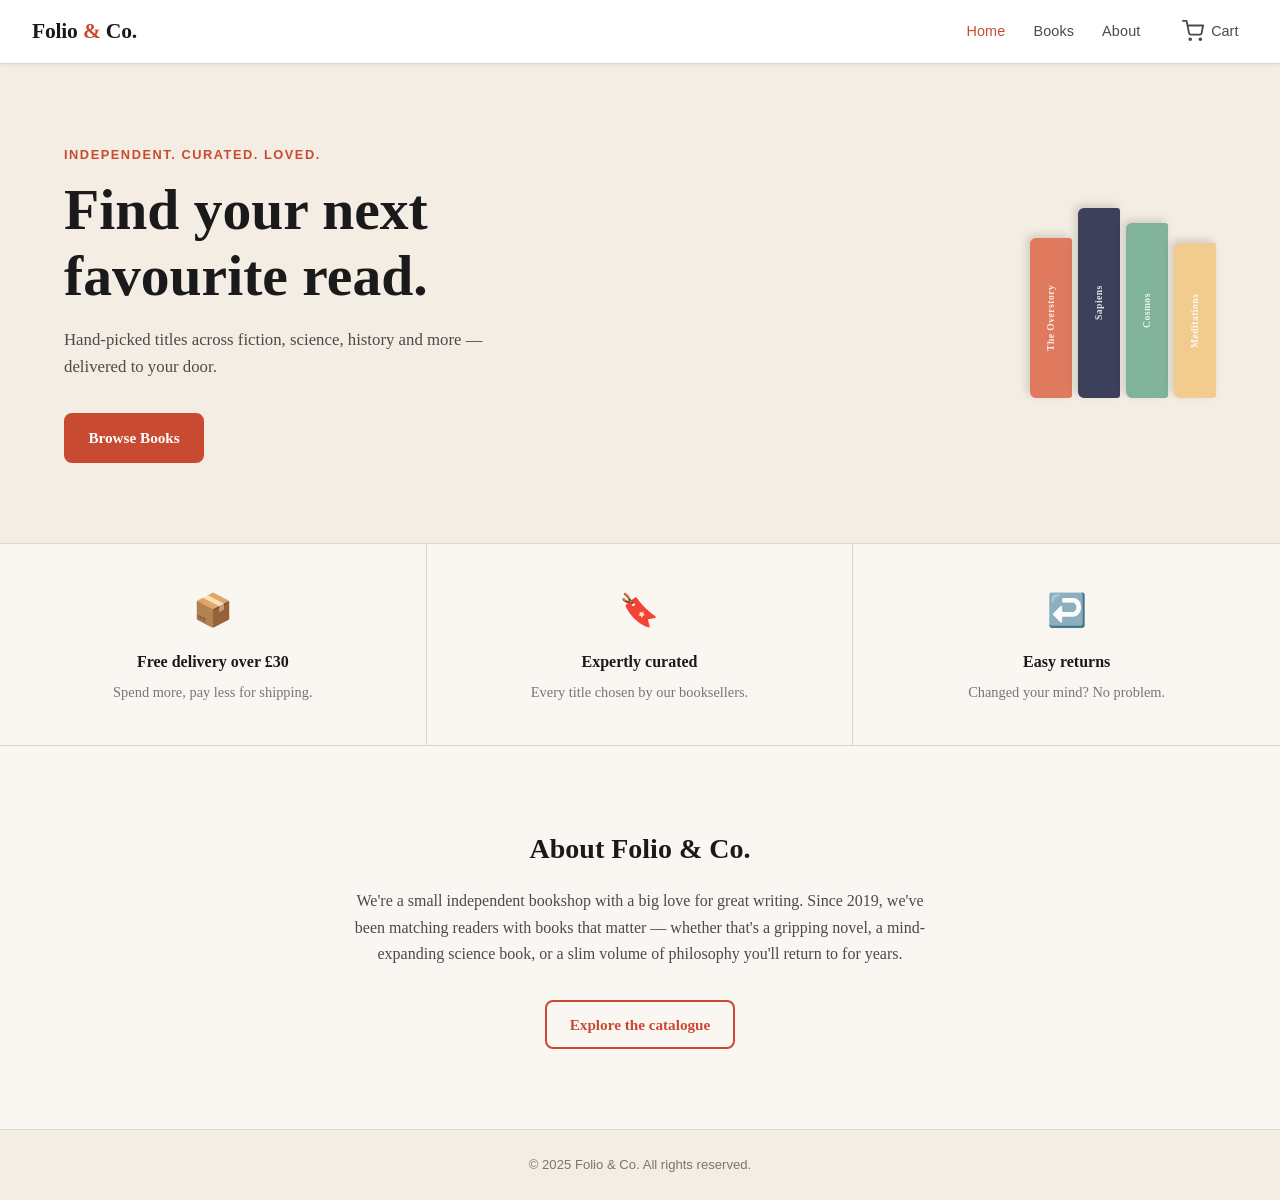
==== index.html @ 585659b6 "Created Folio&Co buggy version" ====
<!DOCTYPE html>
<html lang="en">
<head>
  <meta charset="UTF-8" />
  <meta name="viewport" content="width=device-width, initial-scale=1.0" />
  <title>Folio & Co. — Independent Bookshop</title>
  <link rel="stylesheet" href="style.css" />
</head>
<body>

  <nav class="navbar">
    <a href="index.html" class="nav-logo">Folio <span>&amp;</span> Co.</a>
    <ul class="nav-links">
      <li><a href="index.html" class="active">Home</a></li>
      <li><a href="books.html">Books</a></li>
      <li><a href="#about">About</a></li>
    </ul>
    <a href="cart.html" class="cart-link" aria-label="View cart">
      <svg xmlns="http://www.w3.org/2000/svg" width="22" height="22" viewBox="0 0 24 24" fill="none" stroke="currentColor" stroke-width="2" stroke-linecap="round" stroke-linejoin="round"><circle cx="9" cy="21" r="1"/><circle cx="20" cy="21" r="1"/><path d="M1 1h4l2.68 13.39a2 2 0 0 0 2 1.61h9.72a2 2 0 0 0 2-1.61L23 6H6"/></svg>
      <span class="cart-label">Cart</span>
      <span class="cart-count" id="cart-count">0</span>
    </a>
  </nav>

  <section class="hero">
    <div class="hero-inner">
      <p class="hero-eyebrow">Independent. Curated. Loved.</p>
      <h1>Find your next<br />favourite read.</h1>
      <p class="hero-sub">Hand-picked titles across fiction, science, history and more — delivered to your door.</p>
      <a href="books.html" class="btn btn-primary">Browse Books</a>
    </div>
    <div class="hero-illustration" aria-hidden="true">
      <div class="book-stack">
        <div class="book-spine" style="--c:#e07a5f;--h:160px;">The Overstory</div>
        <div class="book-spine" style="--c:#3d405b;--h:190px;">Sapiens</div>
        <div class="book-spine" style="--c:#81b29a;--h:175px;">Cosmos</div>
        <div class="book-spine" style="--c:#f2cc8f;--h:155px;">Meditations</div>
      </div>
    </div>
  </section>

  <section class="features">
    <div class="feature">
      <div class="feature-icon">📦</div>
      <h3>Free delivery over £30</h3>
      <p>Spend more, pay less for shipping.</p>
    </div>
    <div class="feature">
      <div class="feature-icon">🔖</div>
      <h3>Expertly curated</h3>
      <p>Every title chosen by our booksellers.</p>
    </div>
    <div class="feature">
      <div class="feature-icon">↩️</div>
      <h3>Easy returns</h3>
      <p>Changed your mind? No problem.</p>
    </div>
  </section>

  <section class="about" id="about">
    <div class="about-inner">
      <h2>About Folio &amp; Co.</h2>
      <p>We're a small independent bookshop with a big love for great writing. Since 2019, we've been matching readers with books that matter — whether that's a gripping novel, a mind-expanding science book, or a slim volume of philosophy you'll return to for years.</p>
      <a href="books.html" class="btn btn-outline">Explore the catalogue</a>
    </div>
  </section>

  <footer class="footer">
    <p>&copy; 2025 Folio &amp; Co. All rights reserved.</p>
  </footer>

  <script src="cart.js"></script>
  <script>
    updateCartCount();
  </script>
</body>
</html>
---- style.css ----
/* ====================================================
   Folio & Co. — Clean Version Stylesheet
   ==================================================== */

/* ---- Reset & Tokens ---- */
*, *::before, *::after { box-sizing: border-box; margin: 0; padding: 0; }

:root {
  --cream:    #faf7f2;
  --paper:    #f3ede3;
  --ink:      #1a1a1a;
  --ink-mid:  #4a4a4a;
  --ink-soft: #767676;
  --accent:   #c84b31;
  --accent-h: #a33b25;
  --green:    #3a7d44;
  --border:   #ddd5c8;
  --radius:   8px;
  --shadow:   0 2px 12px rgba(0,0,0,.08);
  --trans:    .18s ease;
}

html { scroll-behavior: smooth; }

body {
  font-family: 'Georgia', 'Times New Roman', serif;
  background: var(--cream);
  color: var(--ink);
  line-height: 1.65;
  min-height: 100vh;
  display: flex;
  flex-direction: column;
}

a { color: inherit; text-decoration: none; }

ul { list-style: none; }

img { display: block; max-width: 100%; }

/* ---- Utility ---- */
.sr-only {
  position: absolute; width:1px; height:1px;
  padding:0; margin:-1px; overflow:hidden;
  clip:rect(0,0,0,0); white-space:nowrap; border:0;
}

.btn {
  display: inline-block;
  padding: .65rem 1.4rem;
  border-radius: var(--radius);
  font-family: inherit;
  font-size: .95rem;
  font-weight: 600;
  cursor: pointer;
  border: 2px solid transparent;
  transition: background var(--trans), color var(--trans), border-color var(--trans), transform .1s;
  text-align: center;
}
.btn:active { transform: scale(.97); }

.btn-primary {
  background: var(--accent);
  color: #fff;
  border-color: var(--accent);
}
.btn-primary:hover { background: var(--accent-h); border-color: var(--accent-h); }

.btn-outline {
  background: transparent;
  color: var(--accent);
  border-color: var(--accent);
}
.btn-outline:hover { background: var(--accent); color: #fff; }

.full-width { display: block; width: 100%; }

/* ---- Navbar ---- */
.navbar {
  position: sticky;
  top: 0;
  z-index: 100;
  display: flex;
  align-items: center;
  gap: 2rem;
  padding: 0 2rem;
  height: 64px;
  background: #fff;
  border-bottom: 1px solid var(--border);
  box-shadow: 0 1px 4px rgba(0,0,0,.06);
}

.nav-logo {
  font-size: 1.35rem;
  font-weight: 700;
  letter-spacing: -.01em;
  color: var(--ink);
  margin-right: auto;
}
.nav-logo span { color: var(--accent); }

.nav-links {
  display: flex;
  gap: 1.75rem;
}
.nav-links a {
  font-size: .9rem;
  font-family: 'Helvetica Neue', Arial, sans-serif;
  color: var(--ink-mid);
  font-weight: 500;
  transition: color var(--trans);
  letter-spacing: .01em;
}
.nav-links a:hover,
.nav-links a.active { color: var(--accent); }

.cart-link {
  display: flex;
  align-items: center;
  gap: .45rem;
  color: var(--ink-mid);
  font-family: 'Helvetica Neue', Arial, sans-serif;
  font-size: .9rem;
  font-weight: 500;
  transition: color var(--trans);
  padding: .4rem .6rem;
  border-radius: var(--radius);
}
.cart-link:hover { color: var(--accent); }
.cart-link.active { color: var(--accent); }

.cart-label { font-size: .9rem; }

.cart-count {
  background: var(--accent);
  color: #fff;
  font-size: .72rem;
  font-weight: 700;
  font-family: 'Helvetica Neue', Arial, sans-serif;
  min-width: 20px;
  height: 20px;
  border-radius: 10px;
  display: inline-flex;
  align-items: center;
  justify-content: center;
  padding: 0 5px;
}
.cart-count[data-count="0"] { display: none; }

/* ---- Page Header ---- */
.page-header {
  background: var(--paper);
  border-bottom: 1px solid var(--border);
  padding: 2.5rem 2rem 2rem;
  text-align: center;
}
.page-header h1 {
  font-size: 2rem;
  font-weight: 700;
  margin-bottom: .3rem;
}
.page-header p { color: var(--ink-soft); }

/* ---- Hero ---- */
.hero {
  display: grid;
  grid-template-columns: 1fr auto;
  align-items: center;
  gap: 3rem;
  padding: 5rem 4rem;
  background: var(--paper);
  border-bottom: 1px solid var(--border);
}

.hero-eyebrow {
  font-family: 'Helvetica Neue', Arial, sans-serif;
  font-size: .8rem;
  font-weight: 600;
  letter-spacing: .12em;
  text-transform: uppercase;
  color: var(--accent);
  margin-bottom: .75rem;
}

.hero h1 {
  font-size: clamp(2.4rem, 5vw, 3.6rem);
  line-height: 1.15;
  margin-bottom: 1rem;
}

.hero-sub {
  font-size: 1.05rem;
  color: var(--ink-mid);
  max-width: 440px;
  margin-bottom: 2rem;
}

/* ---- Book Stack Illustration ---- */
.book-stack {
  display: flex;
  align-items: flex-end;
  gap: 6px;
}
.book-spine {
  width: 42px;
  height: var(--h);
  background: var(--c);
  border-radius: 3px 6px 6px 3px;
  writing-mode: vertical-rl;
  text-orientation: mixed;
  transform: rotate(180deg);
  display: flex;
  align-items: center;
  justify-content: center;
  font-size: .6rem;
  font-weight: 700;
  color: rgba(255,255,255,.85);
  letter-spacing: .05em;
  padding: .5rem .25rem;
  box-shadow: 3px 3px 8px rgba(0,0,0,.15);
}

/* ---- Features ---- */
.features {
  display: grid;
  grid-template-columns: repeat(3, 1fr);
  gap: 0;
  border-bottom: 1px solid var(--border);
}
.feature {
  padding: 2.5rem 2rem;
  border-right: 1px solid var(--border);
  text-align: center;
}
.feature:last-child { border-right: none; }
.feature-icon { font-size: 2rem; margin-bottom: .75rem; }
.feature h3 { font-size: 1rem; margin-bottom: .4rem; }
.feature p { font-size: .9rem; color: var(--ink-soft); }

/* ---- About Section ---- */
.about {
  padding: 5rem 4rem;
  background: var(--cream);
}
.about-inner {
  max-width: 600px;
  margin: 0 auto;
  text-align: center;
}
.about h2 { font-size: 1.75rem; margin-bottom: 1rem; }
.about p { color: var(--ink-mid); margin-bottom: 2rem; }

/* ---- Catalogue Controls ---- */
.catalogue-controls {
  padding: 1.5rem 2rem 0;
  display: flex;
  flex-wrap: wrap;
  gap: 1rem;
  align-items: center;
  max-width: 1200px;
  margin: 0 auto;
  width: 100%;
}

.search-wrap {
  position: relative;
  flex: 1 1 280px;
  max-width: 420px;
}
.search-icon {
  position: absolute;
  left: .85rem;
  top: 50%;
  transform: translateY(-50%);
  color: var(--ink-soft);
  pointer-events: none;
}
.search-input {
  width: 100%;
  padding: .6rem 1rem .6rem 2.5rem;
  border: 1.5px solid var(--border);
  border-radius: var(--radius);
  font-family: 'Helvetica Neue', Arial, sans-serif;
  font-size: .9rem;
  background: #fff;
  color: var(--ink);
  transition: border-color var(--trans), box-shadow var(--trans);
}
.search-input:focus {
  outline: none;
  border-color: var(--accent);
  box-shadow: 0 0 0 3px rgba(200,75,49,.12);
}

.genre-filters {
  display: flex;
  flex-wrap: wrap;
  gap: .5rem;
}

.chip {
  padding: .4rem 1rem;
  border: 1.5px solid var(--border);
  border-radius: 20px;
  background: #fff;
  font-family: 'Helvetica Neue', Arial, sans-serif;
  font-size: .82rem;
  font-weight: 500;
  color: var(--ink-mid);
  cursor: pointer;
  transition: background var(--trans), border-color var(--trans), color var(--trans);
}
.chip:hover { border-color: var(--accent); color: var(--accent); }
.chip.active {
  background: var(--accent);
  border-color: var(--accent);
  color: #fff;
}

.result-count {
  padding: .75rem 2rem 0;
  font-family: 'Helvetica Neue', Arial, sans-serif;
  font-size: .85rem;
  color: var(--ink-soft);
  max-width: 1200px;
  margin: 0 auto;
  width: 100%;
}

/* ---- Book Grid ---- */
.book-grid {
  display: grid;
  grid-template-columns: repeat(auto-fill, minmax(210px, 1fr));
  gap: 1.5rem;
  padding: 1.25rem 2rem 3rem;
  max-width: 1200px;
  margin: 0 auto;
  width: 100%;
}

.book-card {
  background: #fff;
  border: 1px solid var(--border);
  border-radius: var(--radius);
  overflow: hidden;
  display: flex;
  flex-direction: column;
  transition: box-shadow var(--trans), transform var(--trans);
}
.book-card:hover {
  box-shadow: var(--shadow);
  transform: translateY(-3px);
}

.book-cover {
  height: 170px;
  display: flex;
  align-items: center;
  justify-content: center;
  padding: 1.25rem;
  text-align: center;
}
.book-cover-title {
  font-size: .9rem;
  font-weight: 700;
  color: rgba(255,255,255,.9);
  line-height: 1.3;
  text-shadow: 0 1px 3px rgba(0,0,0,.25);
}

.book-info {
  padding: .9rem 1rem 1rem;
  display: flex;
  flex-direction: column;
  flex: 1;
  gap: .35rem;
}

.book-title {
  font-size: .95rem;
  font-weight: 700;
  line-height: 1.3;
}

.book-author {
  font-size: .82rem;
  color: var(--ink-soft);
  font-family: 'Helvetica Neue', Arial, sans-serif;
}

.genre-badge {
  display: inline-block;
  padding: .18rem .6rem;
  border-radius: 4px;
  font-size: .72rem;
  font-weight: 600;
  font-family: 'Helvetica Neue', Arial, sans-serif;
  letter-spacing: .03em;
  width: fit-content;
  margin: .1rem 0;
}
.badge-Fiction     { background: #fde8e8; color: #9b2335; }
.badge-Non-Fiction { background: #e8f3fd; color: #1a5c8f; }
.badge-Science     { background: #e8fdf0; color: #1a6b3a; }
.badge-History     { background: #fdf5e8; color: #8f5a1a; }
.badge-Philosophy  { background: #f0e8fd; color: #5a1a8f; }

.book-price {
  font-size: 1.05rem;
  font-weight: 700;
  color: var(--ink);
  margin-top: auto;
  padding-top: .4rem;
}

.add-to-cart-btn {
  margin: 0 1rem 1rem;
  padding: .55rem 1rem;
  background: var(--accent);
  color: #fff;
  border: none;
  border-radius: var(--radius);
  font-family: 'Helvetica Neue', Arial, sans-serif;
  font-size: .85rem;
  font-weight: 600;
  cursor: pointer;
  transition: background var(--trans), transform .1s;
}
.add-to-cart-btn:hover { background: var(--accent-h); }
.add-to-cart-btn:active { transform: scale(.97); }
.add-to-cart-btn.added {
  background: var(--green);
}

/* ---- Toast ---- */
.toast {
  position: fixed;
  bottom: 2rem;
  left: 50%;
  transform: translateX(-50%) translateY(120%);
  background: var(--ink);
  color: #fff;
  padding: .75rem 1.5rem;
  border-radius: var(--radius);
  font-family: 'Helvetica Neue', Arial, sans-serif;
  font-size: .9rem;
  font-weight: 500;
  z-index: 999;
  transition: transform .3s cubic-bezier(.34,1.56,.64,1);
  pointer-events: none;
  white-space: nowrap;
}
.toast.show { transform: translateX(-50%) translateY(0); }

/* ---- Cart Page ---- */
.cart-layout {
  display: grid;
  grid-template-columns: 1fr 320px;
  gap: 2rem;
  padding: 2rem 2rem 4rem;
  max-width: 1100px;
  margin: 0 auto;
  width: 100%;
  align-items: start;
}

.cart-items {
  display: flex;
  flex-direction: column;
  gap: 1rem;
}

.cart-empty {
  text-align: center;
  padding: 4rem 2rem;
  color: var(--ink-soft);
  font-size: 1.05rem;
  grid-column: 1 / -1;
}
.cart-empty a { color: var(--accent); }

.cart-item {
  background: #fff;
  border: 1px solid var(--border);
  border-radius: var(--radius);
  padding: 1.25rem 1.25rem;
  display: grid;
  grid-template-columns: 64px 1fr auto;
  gap: 1rem;
  align-items: center;
}

.cart-item-cover {
  width: 64px;
  height: 86px;
  border-radius: 4px;
  display: flex;
  align-items: center;
  justify-content: center;
  font-size: .55rem;
  font-weight: 700;
  color: rgba(255,255,255,.85);
  text-align: center;
  padding: .25rem;
  line-height: 1.2;
  flex-shrink: 0;
}

.cart-item-meta { display: flex; flex-direction: column; gap: .2rem; }
.cart-item-title { font-weight: 700; font-size: .95rem; }
.cart-item-author { font-size: .82rem; color: var(--ink-soft); font-family: 'Helvetica Neue', Arial, sans-serif; }
.cart-item-price { font-size: .9rem; color: var(--ink-mid); font-family: 'Helvetica Neue', Arial, sans-serif; margin-top: .3rem; }

.cart-item-actions {
  display: flex;
  flex-direction: column;
  align-items: flex-end;
  gap: .75rem;
}

.qty-controls {
  display: flex;
  align-items: center;
  gap: .5rem;
  border: 1px solid var(--border);
  border-radius: var(--radius);
  padding: .1rem .3rem;
}
.qty-btn {
  background: none;
  border: none;
  font-size: 1.1rem;
  font-weight: 700;
  cursor: pointer;
  color: var(--ink-mid);
  width: 28px;
  height: 28px;
  display: flex;
  align-items: center;
  justify-content: center;
  border-radius: 4px;
  transition: background var(--trans);
}
.qty-btn:hover { background: var(--paper); }
.qty-display {
  font-family: 'Helvetica Neue', Arial, sans-serif;
  font-size: .9rem;
  font-weight: 600;
  min-width: 20px;
  text-align: center;
}

.remove-btn {
  background: none;
  border: none;
  color: var(--ink-soft);
  font-family: 'Helvetica Neue', Arial, sans-serif;
  font-size: .8rem;
  cursor: pointer;
  text-decoration: underline;
  padding: 0;
  transition: color var(--trans);
}
.remove-btn:hover { color: var(--accent); }

.item-total {
  font-weight: 700;
  font-size: 1rem;
}

/* ---- Cart Summary ---- */
.cart-summary {
  background: #fff;
  border: 1px solid var(--border);
  border-radius: var(--radius);
  padding: 1.5rem;
  position: sticky;
  top: 80px;
}
.cart-summary h2 { font-size: 1.1rem; margin-bottom: 1rem; }

.summary-row {
  display: flex;
  justify-content: space-between;
  font-family: 'Helvetica Neue', Arial, sans-serif;
  font-size: .9rem;
  padding: .4rem 0;
  border-bottom: 1px solid var(--border);
  color: var(--ink-mid);
}
.summary-row:last-of-type { border-bottom: none; }
.total-row {
  font-weight: 700;
  font-size: 1rem;
  color: var(--ink);
  margin-top: .25rem;
  border-top: 2px solid var(--border);
  border-bottom: none;
}
.cart-summary .btn { margin-top: 1.25rem; }

/* ---- Checkout Layout ---- */
.checkout-layout {
  display: grid;
  grid-template-columns: 340px 1fr;
  gap: 2rem;
  padding: 2rem 2rem 4rem;
  max-width: 1000px;
  margin: 0 auto;
  width: 100%;
  align-items: start;
}

.order-summary-panel {
  background: #fff;
  border: 1px solid var(--border);
  border-radius: var(--radius);
  padding: 1.5rem;
  position: sticky;
  top: 80px;
}
.order-summary-panel h2 { font-size: 1.1rem; margin-bottom: 1rem; }

.checkout-item-list { display: flex; flex-direction: column; gap: .6rem; }
.checkout-item {
  display: flex;
  justify-content: space-between;
  font-family: 'Helvetica Neue', Arial, sans-serif;
  font-size: .85rem;
  padding: .3rem 0;
  border-bottom: 1px solid var(--border);
  color: var(--ink-mid);
}
.checkout-item:last-child { border-bottom: none; }
.checkout-item-name { flex: 1; margin-right: .5rem; }
.checkout-item-qty { color: var(--ink-soft); margin-right: .5rem; }
.checkout-item-price { font-weight: 600; color: var(--ink); }

/* ---- Checkout Form ---- */
.checkout-form-panel {}

.form-section {
  background: #fff;
  border: 1px solid var(--border);
  border-radius: var(--radius);
  padding: 1.75rem;
  margin-bottom: 1.25rem;
}
.form-section h2 {
  font-size: 1rem;
  font-weight: 700;
  margin-bottom: 1.25rem;
  padding-bottom: .75rem;
  border-bottom: 1px solid var(--border);
}

.field-group {
  display: flex;
  flex-direction: column;
  gap: .35rem;
  margin-bottom: 1rem;
}
.field-group:last-child { margin-bottom: 0; }

.field-group label {
  font-family: 'Helvetica Neue', Arial, sans-serif;
  font-size: .82rem;
  font-weight: 600;
  color: var(--ink-mid);
  letter-spacing: .02em;
}

.field-group input {
  padding: .6rem .85rem;
  border: 1.5px solid var(--border);
  border-radius: var(--radius);
  font-family: 'Helvetica Neue', Arial, sans-serif;
  font-size: .9rem;
  color: var(--ink);
  background: var(--cream);
  transition: border-color var(--trans), box-shadow var(--trans);
}
.field-group input:focus {
  outline: none;
  border-color: var(--accent);
  box-shadow: 0 0 0 3px rgba(200,75,49,.12);
  background: #fff;
}
.field-group input.invalid {
  border-color: #d9534f;
  box-shadow: 0 0 0 3px rgba(217,83,79,.1);
}

.field-error {
  font-family: 'Helvetica Neue', Arial, sans-serif;
  font-size: .78rem;
  color: #d9534f;
  min-height: 1em;
}

.field-row {
  display: grid;
  grid-template-columns: 1fr 1fr;
  gap: 1rem;
}

/* ---- Success Message ---- */
.success-message {
  background: #fff;
  border: 1px solid var(--border);
  border-radius: var(--radius);
  padding: 4rem 2rem;
  text-align: center;
}
.success-icon {
  width: 64px;
  height: 64px;
  background: var(--green);
  color: #fff;
  font-size: 2rem;
  border-radius: 50%;
  display: flex;
  align-items: center;
  justify-content: center;
  margin: 0 auto 1.5rem;
}
.success-inner h2 { margin-bottom: .75rem; }
.success-inner p { color: var(--ink-soft); }

/* ---- Footer ---- */
.footer {
  margin-top: auto;
  border-top: 1px solid var(--border);
  padding: 1.5rem 2rem;
  text-align: center;
  font-family: 'Helvetica Neue', Arial, sans-serif;
  font-size: .82rem;
  color: var(--ink-soft);
  background: var(--paper);
}

/* ---- No Results ---- */
.no-results {
  grid-column: 1 / -1;
  text-align: center;
  padding: 4rem 2rem;
  color: var(--ink-soft);
}

/* ---- Responsive ---- */
@media (max-width: 900px) {
  .hero { grid-template-columns: 1fr; padding: 3rem 2rem; }
  .hero-illustration { display: none; }
  .features { grid-template-columns: 1fr; }
  .feature { border-right: none; border-bottom: 1px solid var(--border); }
  .feature:last-child { border-bottom: none; }
  .cart-layout { grid-template-columns: 1fr; }
  .checkout-layout { grid-template-columns: 1fr; }
  .order-summary-panel { position: static; }
}

@media (max-width: 600px) {
  .navbar { padding: 0 1rem; gap: 1rem; }
  .nav-links { display: none; }
  .book-grid { grid-template-columns: repeat(auto-fill, minmax(160px, 1fr)); gap: 1rem; padding: 1rem; }
  .cart-item { grid-template-columns: 1fr; }
  .cart-item-cover { display: none; }
}
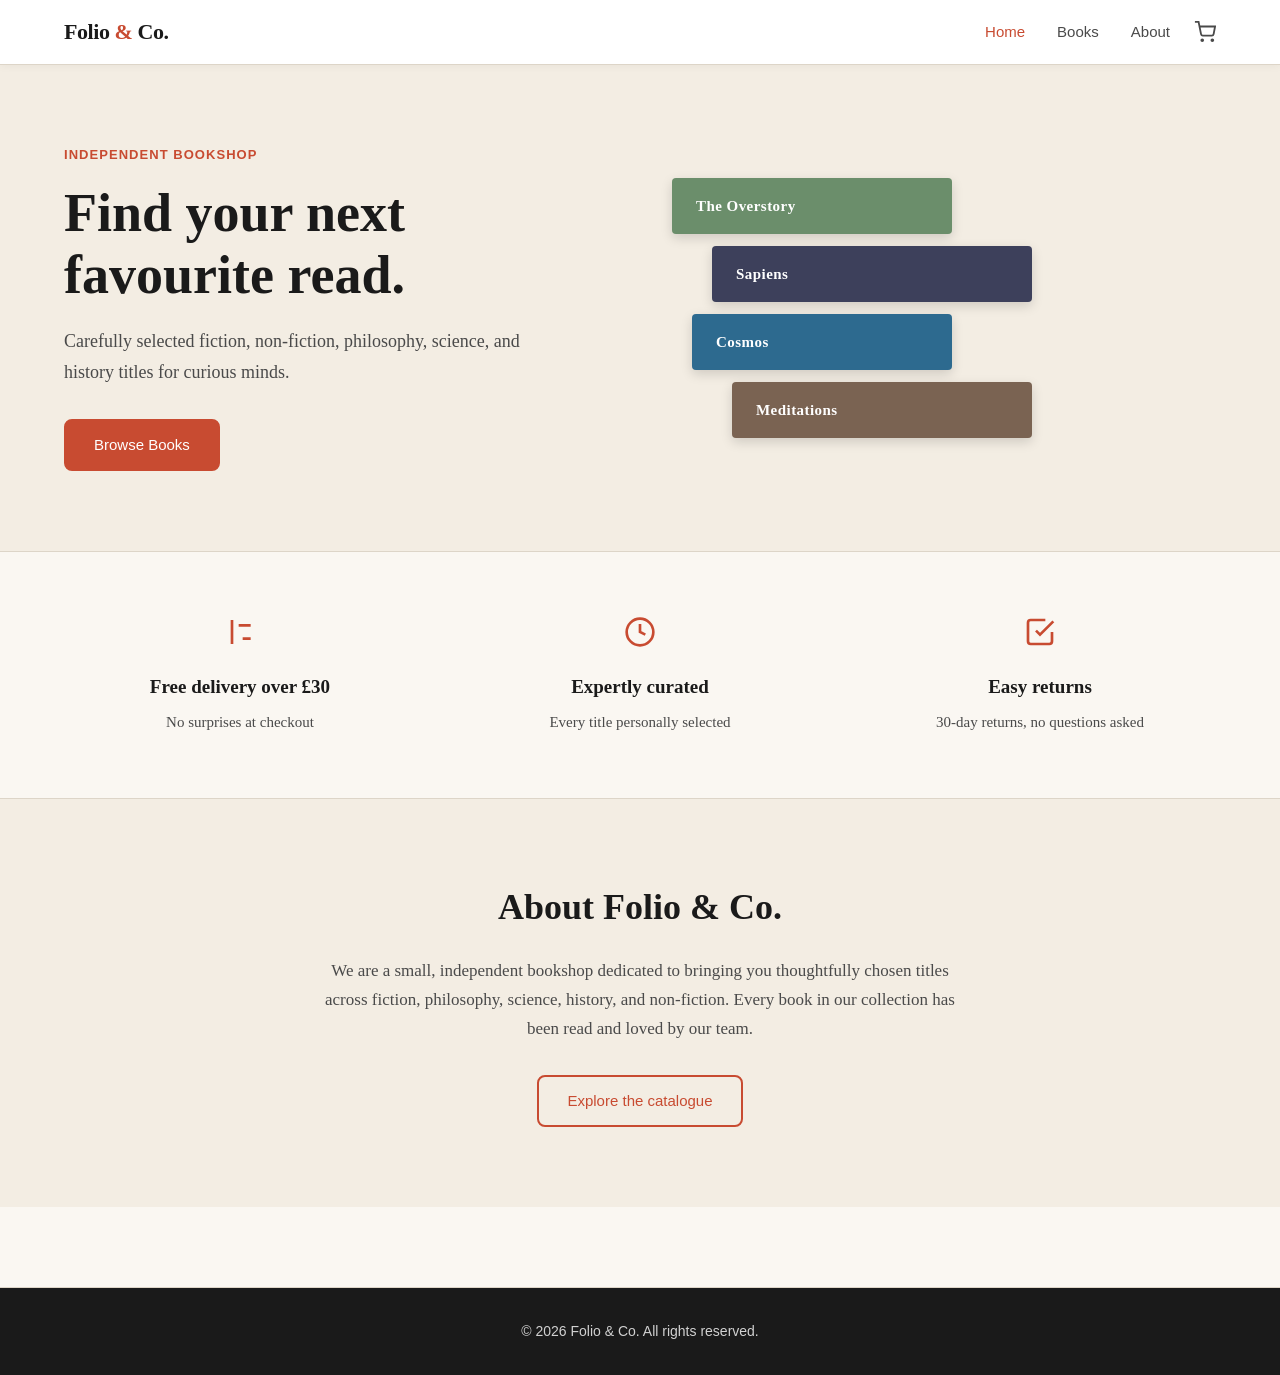
==== commit 12925cec: "issues" ====
--- a/index.html
+++ b/index.html
@@ -1,72 +1,86 @@
 <!DOCTYPE html>
 <html lang="en">
 <head>
-  <meta charset="UTF-8" />
-  <meta name="viewport" content="width=device-width, initial-scale=1.0" />
-  <title>Folio & Co. — Independent Bookshop</title>
-  <link rel="stylesheet" href="style.css" />
+  <meta charset="UTF-8">
+  <meta name="viewport" content="width=device-width, initial-scale=1.0">
+  <title>Folio & Co. — Curated Books</title>
+  <link rel="stylesheet" href="style.css">
 </head>
 <body>
-
   <nav class="navbar">
-    <a href="index.html" class="nav-logo">Folio <span>&amp;</span> Co.</a>
-    <ul class="nav-links">
-      <li><a href="index.html" class="active">Home</a></li>
-      <li><a href="books.html">Books</a></li>
-      <li><a href="#about">About</a></li>
-    </ul>
-    <a href="cart.html" class="cart-link" aria-label="View cart">
-      <svg xmlns="http://www.w3.org/2000/svg" width="22" height="22" viewBox="0 0 24 24" fill="none" stroke="currentColor" stroke-width="2" stroke-linecap="round" stroke-linejoin="round"><circle cx="9" cy="21" r="1"/><circle cx="20" cy="21" r="1"/><path d="M1 1h4l2.68 13.39a2 2 0 0 0 2 1.61h9.72a2 2 0 0 0 2-1.61L23 6H6"/></svg>
-      <span class="cart-label">Cart</span>
-      <span class="cart-count" id="cart-count">0</span>
-    </a>
+    <div class="container">
+      <a href="index.html" class="logo">Folio <span>&</span> Co.</a>
+      <div class="nav-links">
+        <a href="index.html" class="active">Home</a>
+        <a href="books.html">Books</a>
+        <a href="#about">About</a>
+      </div>
+      <!-- BUG 1: Removed "Cart" label, only icon remains -->
+      <a href="cart.html" class="cart-link">
+        <svg width="22" height="22" viewBox="0 0 24 24" fill="none" stroke="currentColor" stroke-width="2">
+          <circle cx="9" cy="21" r="1"/><circle cx="20" cy="21" r="1"/>
+          <path d="M1 1h4l2.68 13.39a2 2 0 0 0 2 1.61h9.72a2 2 0 0 0 2-1.61L23 6H6"/>
+        </svg>
+        <span class="cart-count" id="cart-count" data-count="0">0</span>
+      </a>
+    </div>
   </nav>
 
   <section class="hero">
-    <div class="hero-inner">
-      <p class="hero-eyebrow">Independent. Curated. Loved.</p>
-      <h1>Find your next<br />favourite read.</h1>
-      <p class="hero-sub">Hand-picked titles across fiction, science, history and more — delivered to your door.</p>
-      <a href="books.html" class="btn btn-primary">Browse Books</a>
-    </div>
-    <div class="hero-illustration" aria-hidden="true">
+    <div class="container">
+      <div class="hero-content">
+        <p class="eyebrow">Independent Bookshop</p>
+        <h1>Find your next favourite read.</h1>
+        <p class="subtitle">Carefully selected fiction, non-fiction, philosophy, science, and history titles for curious minds.</p>
+        <a href="books.html" class="btn btn-primary">Browse Books</a>
+      </div>
       <div class="book-stack">
-        <div class="book-spine" style="--c:#e07a5f;--h:160px;">The Overstory</div>
-        <div class="book-spine" style="--c:#3d405b;--h:190px;">Sapiens</div>
-        <div class="book-spine" style="--c:#81b29a;--h:175px;">Cosmos</div>
-        <div class="book-spine" style="--c:#f2cc8f;--h:155px;">Meditations</div>
+        <div class="book-spine" style="background: #6b8e6b">The Overstory</div>
+        <div class="book-spine" style="background: #3d405b">Sapiens</div>
+        <div class="book-spine" style="background: #2d6a8f">Cosmos</div>
+        <div class="book-spine" style="background: #7a6352">Meditations</div>
       </div>
     </div>
   </section>
 
   <section class="features">
-    <div class="feature">
-      <div class="feature-icon">📦</div>
-      <h3>Free delivery over £30</h3>
-      <p>Spend more, pay less for shipping.</p>
-    </div>
-    <div class="feature">
-      <div class="feature-icon">🔖</div>
-      <h3>Expertly curated</h3>
-      <p>Every title chosen by our booksellers.</p>
-    </div>
-    <div class="feature">
-      <div class="feature-icon">↩️</div>
-      <h3>Easy returns</h3>
-      <p>Changed your mind? No problem.</p>
+    <div class="container">
+      <div class="feature">
+        <svg width="32" height="32" viewBox="0 0 24 24" fill="none" stroke="currentColor" stroke-width="2">
+          <path d="M20 7h-9M14 17h6M6 3v18"/>
+        </svg>
+        <h3>Free delivery over £30</h3>
+        <p>No surprises at checkout</p>
+      </div>
+      <div class="feature">
+        <svg width="32" height="32" viewBox="0 0 24 24" fill="none" stroke="currentColor" stroke-width="2">
+          <circle cx="12" cy="12" r="10"/><polyline points="12 6 12 12 16 14"/>
+        </svg>
+        <h3>Expertly curated</h3>
+        <p>Every title personally selected</p>
+      </div>
+      <div class="feature">
+        <svg width="32" height="32" viewBox="0 0 24 24" fill="none" stroke="currentColor" stroke-width="2">
+          <polyline points="9 11 12 14 22 4"/><path d="M21 12v7a2 2 0 0 1-2 2H5a2 2 0 0 1-2-2V5a2 2 0 0 1 2-2h11"/>
+        </svg>
+        <h3>Easy returns</h3>
+        <p>30-day returns, no questions asked</p>
+      </div>
     </div>
   </section>
 
   <section class="about" id="about">
-    <div class="about-inner">
-      <h2>About Folio &amp; Co.</h2>
-      <p>We're a small independent bookshop with a big love for great writing. Since 2019, we've been matching readers with books that matter — whether that's a gripping novel, a mind-expanding science book, or a slim volume of philosophy you'll return to for years.</p>
+    <div class="container">
+      <h2>About Folio & Co.</h2>
+      <p>We are a small, independent bookshop dedicated to bringing you thoughtfully chosen titles across fiction, philosophy, science, history, and non-fiction. Every book in our collection has been read and loved by our team.</p>
       <a href="books.html" class="btn btn-outline">Explore the catalogue</a>
     </div>
   </section>
 
   <footer class="footer">
-    <p>&copy; 2025 Folio &amp; Co. All rights reserved.</p>
+    <div class="container">
+      <p>&copy; 2026 Folio & Co. All rights reserved.</p>
+    </div>
   </footer>
 
   <script src="cart.js"></script>
--- a/style.css
+++ b/style.css
@@ -1,768 +1,815 @@
-/* ====================================================
-   Folio & Co. — Clean Version Stylesheet
-   ==================================================== */
-
-/* ---- Reset & Tokens ---- */
-*, *::before, *::after { box-sizing: border-box; margin: 0; padding: 0; }
-
+/* === Design Tokens === */
 :root {
-  --cream:    #faf7f2;
-  --paper:    #f3ede3;
-  --ink:      #1a1a1a;
-  --ink-mid:  #4a4a4a;
+  --cream: #faf7f2;
+  --paper: #f3ede3;
+  --ink: #1a1a1a;
+  --ink-mid: #4a4a4a;
   --ink-soft: #767676;
-  --accent:   #c84b31;
+  --accent: #c84b31;
   --accent-h: #a33b25;
-  --green:    #3a7d44;
-  --border:   #ddd5c8;
-  --radius:   8px;
-  --shadow:   0 2px 12px rgba(0,0,0,.08);
-  --trans:    .18s ease;
-}
-
+  --green: #3a7d44;
+  --border: #ddd5c8;
+  --radius: 8px;
+  --shadow: 0 2px 12px rgba(0,0,0,.08);
+  --trans: .18s ease;
+}
+
+/* === Reset & Base === */
+* { margin: 0; padding: 0; box-sizing: border-box; }
 html { scroll-behavior: smooth; }
-
 body {
-  font-family: 'Georgia', 'Times New Roman', serif;
+  font-family: Georgia, 'Times New Roman', serif;
+  font-size: 16px;
+  line-height: 1.6;
+  color: var(--ink);
   background: var(--cream);
-  color: var(--ink);
-  line-height: 1.65;
-  min-height: 100vh;
-  display: flex;
-  flex-direction: column;
-}
-
-a { color: inherit; text-decoration: none; }
-
-ul { list-style: none; }
-
-img { display: block; max-width: 100%; }
-
-/* ---- Utility ---- */
+}
+.container { max-width: 1200px; margin: 0 auto; padding: 0 24px; }
+img { max-width: 100%; display: block; }
+a { text-decoration: none; color: inherit; }
+
+/* === Utility === */
 .sr-only {
-  position: absolute; width:1px; height:1px;
-  padding:0; margin:-1px; overflow:hidden;
-  clip:rect(0,0,0,0); white-space:nowrap; border:0;
-}
-
+  position: absolute;
+  width: 1px; height: 1px;
+  padding: 0; margin: -1px;
+  overflow: hidden;
+  clip: rect(0,0,0,0);
+  white-space: nowrap;
+  border: 0;
+}
+
+/* === Buttons === */
 .btn {
   display: inline-block;
-  padding: .65rem 1.4rem;
-  border-radius: var(--radius);
-  font-family: inherit;
-  font-size: .95rem;
-  font-weight: 600;
+  padding: 12px 28px;
+  font-family: 'Helvetica Neue', Arial, sans-serif;
+  font-size: 15px;
+  font-weight: 500;
+  border-radius: var(--radius);
+  border: 2px solid transparent;
   cursor: pointer;
-  border: 2px solid transparent;
-  transition: background var(--trans), color var(--trans), border-color var(--trans), transform .1s;
-  text-align: center;
-}
-.btn:active { transform: scale(.97); }
-
+  transition: all var(--trans);
+  text-align: center;
+}
 .btn-primary {
   background: var(--accent);
-  color: #fff;
+  color: white;
   border-color: var(--accent);
 }
 .btn-primary:hover { background: var(--accent-h); border-color: var(--accent-h); }
-
 .btn-outline {
   background: transparent;
   color: var(--accent);
   border-color: var(--accent);
 }
-.btn-outline:hover { background: var(--accent); color: #fff; }
-
-.full-width { display: block; width: 100%; }
-
-/* ---- Navbar ---- */
+.btn-outline:hover { background: var(--accent); color: white; }
+.btn.full-width { display: block; width: 100%; }
+
+/* === Navbar === */
 .navbar {
   position: sticky;
   top: 0;
   z-index: 100;
-  display: flex;
-  align-items: center;
-  gap: 2rem;
-  padding: 0 2rem;
+  background: white;
+  border-bottom: 1px solid var(--border);
+  box-shadow: 0 2px 8px rgba(0,0,0,.04);
+}
+.navbar .container {
+  display: flex;
+  align-items: center;
   height: 64px;
-  background: #fff;
-  border-bottom: 1px solid var(--border);
-  box-shadow: 0 1px 4px rgba(0,0,0,.06);
-}
-
-.nav-logo {
-  font-size: 1.35rem;
+}
+.logo {
+  font-size: 22px;
   font-weight: 700;
-  letter-spacing: -.01em;
-  color: var(--ink);
+  letter-spacing: -0.02em;
   margin-right: auto;
 }
-.nav-logo span { color: var(--accent); }
-
+.logo span { color: var(--accent); }
 .nav-links {
   display: flex;
-  gap: 1.75rem;
-}
-.nav-links a {
-  font-size: .9rem;
-  font-family: 'Helvetica Neue', Arial, sans-serif;
-  color: var(--ink-mid);
-  font-weight: 500;
-  transition: color var(--trans);
-  letter-spacing: .01em;
-}
+  gap: 32px;
+  font-family: 'Helvetica Neue', Arial, sans-serif;
+  font-size: 15px;
+}
+.nav-links a { color: var(--ink-mid); transition: color var(--trans); }
 .nav-links a:hover,
 .nav-links a.active { color: var(--accent); }
 
+/* BUG 1: Cart icon blends into navbar - removed distinct styling for .cart-label, made icon same color as other links */
 .cart-link {
   display: flex;
   align-items: center;
-  gap: .45rem;
-  color: var(--ink-mid);
-  font-family: 'Helvetica Neue', Arial, sans-serif;
-  font-size: .9rem;
-  font-weight: 500;
+  gap: 8px;
+  color: var(--ink-mid);  /* Same as other nav links, not accent */
+  font-family: 'Helvetica Neue', Arial, sans-serif;
+  font-size: 15px;
   transition: color var(--trans);
-  padding: .4rem .6rem;
-  border-radius: var(--radius);
+  margin-left: 24px;
 }
 .cart-link:hover { color: var(--accent); }
 .cart-link.active { color: var(--accent); }
-
-.cart-label { font-size: .9rem; }
-
 .cart-count {
-  background: var(--accent);
-  color: #fff;
-  font-size: .72rem;
-  font-weight: 700;
-  font-family: 'Helvetica Neue', Arial, sans-serif;
   min-width: 20px;
   height: 20px;
+  padding: 0 6px;
+  display: inline-flex;
+  align-items: center;
+  justify-content: center;
+  background: var(--accent);
+  color: white;
+  font-size: 12px;
+  font-weight: 600;
   border-radius: 10px;
-  display: inline-flex;
-  align-items: center;
-  justify-content: center;
-  padding: 0 5px;
 }
 .cart-count[data-count="0"] { display: none; }
 
-/* ---- Page Header ---- */
+/* === Page Header === */
 .page-header {
   background: var(--paper);
+  padding: 48px 0;
+  text-align: center;
   border-bottom: 1px solid var(--border);
-  padding: 2.5rem 2rem 2rem;
-  text-align: center;
 }
 .page-header h1 {
-  font-size: 2rem;
-  font-weight: 700;
-  margin-bottom: .3rem;
-}
-.page-header p { color: var(--ink-soft); }
-
-/* ---- Hero ---- */
+  font-size: 42px;
+  font-weight: 600;
+  margin-bottom: 8px;
+}
+.page-header p { color: var(--ink-mid); font-size: 17px; }
+
+/* === Hero === */
 .hero {
+  background: var(--paper);
+  padding: 80px 0;
+  border-bottom: 1px solid var(--border);
+}
+.hero .container {
   display: grid;
-  grid-template-columns: 1fr auto;
-  align-items: center;
-  gap: 3rem;
-  padding: 5rem 4rem;
-  background: var(--paper);
-  border-bottom: 1px solid var(--border);
-}
-
-.hero-eyebrow {
-  font-family: 'Helvetica Neue', Arial, sans-serif;
-  font-size: .8rem;
-  font-weight: 600;
-  letter-spacing: .12em;
+  grid-template-columns: 1fr 1fr;
+  gap: 64px;
+  align-items: center;
+}
+.eyebrow {
+  font-family: 'Helvetica Neue', Arial, sans-serif;
+  font-size: 13px;
+  font-weight: 600;
+  color: var(--accent);
   text-transform: uppercase;
-  color: var(--accent);
-  margin-bottom: .75rem;
-}
-
+  letter-spacing: 0.08em;
+  margin-bottom: 16px;
+}
 .hero h1 {
-  font-size: clamp(2.4rem, 5vw, 3.6rem);
+  font-size: 54px;
+  font-weight: 600;
   line-height: 1.15;
-  margin-bottom: 1rem;
-}
-
-.hero-sub {
-  font-size: 1.05rem;
+  margin-bottom: 20px;
+}
+.subtitle {
+  font-size: 18px;
   color: var(--ink-mid);
-  max-width: 440px;
-  margin-bottom: 2rem;
-}
-
-/* ---- Book Stack Illustration ---- */
+  line-height: 1.7;
+  margin-bottom: 32px;
+  max-width: 480px;
+}
 .book-stack {
   display: flex;
-  align-items: flex-end;
-  gap: 6px;
+  flex-direction: column;
+  gap: 12px;
+  align-items: flex-start;
 }
 .book-spine {
-  width: 42px;
-  height: var(--h);
-  background: var(--c);
-  border-radius: 3px 6px 6px 3px;
-  writing-mode: vertical-rl;
-  text-orientation: mixed;
-  transform: rotate(180deg);
-  display: flex;
-  align-items: center;
-  justify-content: center;
-  font-size: .6rem;
-  font-weight: 700;
-  color: rgba(255,255,255,.85);
-  letter-spacing: .05em;
-  padding: .5rem .25rem;
-  box-shadow: 3px 3px 8px rgba(0,0,0,.15);
-}
-
-/* ---- Features ---- */
+  height: 56px;
+  padding: 0 24px;
+  display: flex;
+  align-items: center;
+  color: white;
+  font-size: 15px;
+  font-weight: 600;
+  border-radius: 4px;
+  box-shadow: 0 4px 12px rgba(0,0,0,.15);
+  writing-mode: horizontal-tb;
+  letter-spacing: 0.03em;
+}
+.book-spine:nth-child(1) { width: 280px; }
+.book-spine:nth-child(2) { width: 320px; margin-left: 40px; }
+.book-spine:nth-child(3) { width: 260px; margin-left: 20px; }
+.book-spine:nth-child(4) { width: 300px; margin-left: 60px; }
+
+/* === Features === */
 .features {
+  padding: 64px 0;
+}
+.features .container {
   display: grid;
   grid-template-columns: repeat(3, 1fr);
-  gap: 0;
-  border-bottom: 1px solid var(--border);
+  gap: 48px;
 }
 .feature {
-  padding: 2.5rem 2rem;
-  border-right: 1px solid var(--border);
-  text-align: center;
-}
-.feature:last-child { border-right: none; }
-.feature-icon { font-size: 2rem; margin-bottom: .75rem; }
-.feature h3 { font-size: 1rem; margin-bottom: .4rem; }
-.feature p { font-size: .9rem; color: var(--ink-soft); }
-
-/* ---- About Section ---- */
+  text-align: center;
+}
+.feature svg {
+  margin: 0 auto 16px;
+  color: var(--accent);
+}
+.feature h3 {
+  font-size: 19px;
+  font-weight: 600;
+  margin-bottom: 8px;
+}
+.feature p {
+  color: var(--ink-mid);
+  font-size: 15px;
+}
+
+/* === About === */
 .about {
-  padding: 5rem 4rem;
-  background: var(--cream);
-}
-.about-inner {
-  max-width: 600px;
-  margin: 0 auto;
-  text-align: center;
-}
-.about h2 { font-size: 1.75rem; margin-bottom: 1rem; }
-.about p { color: var(--ink-mid); margin-bottom: 2rem; }
-
-/* ---- Catalogue Controls ---- */
+  padding: 80px 0;
+  background: var(--paper);
+  text-align: center;
+  border-top: 1px solid var(--border);
+}
+.about h2 {
+  font-size: 36px;
+  font-weight: 600;
+  margin-bottom: 20px;
+}
+.about p {
+  max-width: 640px;
+  margin: 0 auto 32px;
+  font-size: 17px;
+  line-height: 1.7;
+  color: var(--ink-mid);
+}
+
+/* === Footer === */
+.footer {
+  background: var(--ink);
+  color: white;
+  padding: 32px 0;
+  border-top: 1px solid var(--border);
+  margin-top: 80px;
+}
+.footer p {
+  text-align: center;
+  font-family: 'Helvetica Neue', Arial, sans-serif;
+  font-size: 14px;
+  opacity: 0.8;
+}
+
+/* === Catalogue === */
 .catalogue-controls {
-  padding: 1.5rem 2rem 0;
   display: flex;
   flex-wrap: wrap;
-  gap: 1rem;
-  align-items: center;
-  max-width: 1200px;
-  margin: 0 auto;
-  width: 100%;
-}
-
-.search-wrap {
-  position: relative;
-  flex: 1 1 280px;
-  max-width: 420px;
-}
-.search-icon {
-  position: absolute;
-  left: .85rem;
-  top: 50%;
-  transform: translateY(-50%);
-  color: var(--ink-soft);
-  pointer-events: none;
-}
+  gap: 20px;
+  align-items: center;
+  margin: 32px 0 24px;
+}
+.catalogue-controls > div:first-child { flex: 1; min-width: 280px; position: relative; }
 .search-input {
   width: 100%;
-  padding: .6rem 1rem .6rem 2.5rem;
-  border: 1.5px solid var(--border);
-  border-radius: var(--radius);
-  font-family: 'Helvetica Neue', Arial, sans-serif;
-  font-size: .9rem;
-  background: #fff;
-  color: var(--ink);
-  transition: border-color var(--trans), box-shadow var(--trans);
+  padding: 12px 16px 12px 44px;
+  font-family: 'Helvetica Neue', Arial, sans-serif;
+  font-size: 15px;
+  border: 2px solid var(--border);
+  border-radius: var(--radius);
+  background: white;
+  transition: all var(--trans);
 }
 .search-input:focus {
   outline: none;
   border-color: var(--accent);
-  box-shadow: 0 0 0 3px rgba(200,75,49,.12);
+  box-shadow: 0 0 0 3px rgba(200, 75, 49, .12);
+}
+.search-input::placeholder { color: var(--ink-soft); }
+.catalogue-controls > div:first-child::before {
+  content: '';
+  position: absolute;
+  left: 14px;
+  top: 50%;
+  transform: translateY(-50%);
+  width: 18px;
+  height: 18px;
+  background: url('data:image/svg+xml;utf8,<svg xmlns="http://www.w3.org/2000/svg" width="18" height="18" viewBox="0 0 24 24" fill="none" stroke="%23767676" stroke-width="2"><circle cx="11" cy="11" r="8"/><path d="m21 21-4.35-4.35"/></svg>') no-repeat center;
+  pointer-events: none;
 }
 
 .genre-filters {
   display: flex;
   flex-wrap: wrap;
-  gap: .5rem;
-}
-
+  gap: 8px;
+}
+
+/* BUG 3: Genre filter chips don't visually highlight when selected - removed .active state styling */
 .chip {
-  padding: .4rem 1rem;
-  border: 1.5px solid var(--border);
+  padding: 8px 18px;
+  font-family: 'Helvetica Neue', Arial, sans-serif;
+  font-size: 14px;
+  font-weight: 500;
+  background: white;
+  color: var(--ink-mid);
+  border: 2px solid var(--border);
   border-radius: 20px;
-  background: #fff;
-  font-family: 'Helvetica Neue', Arial, sans-serif;
-  font-size: .82rem;
-  font-weight: 500;
-  color: var(--ink-mid);
   cursor: pointer;
-  transition: background var(--trans), border-color var(--trans), color var(--trans);
-}
-.chip:hover { border-color: var(--accent); color: var(--accent); }
-.chip.active {
-  background: var(--accent);
+  transition: all var(--trans);
+}
+.chip:hover {
   border-color: var(--accent);
-  color: #fff;
-}
-
-.result-count {
-  padding: .75rem 2rem 0;
-  font-family: 'Helvetica Neue', Arial, sans-serif;
-  font-size: .85rem;
+  color: var(--accent);
+}
+/* BUG 3: Removed .chip.active styling so there's no visual feedback */
+
+#result-count {
+  font-family: 'Helvetica Neue', Arial, sans-serif;
+  font-size: 14px;
   color: var(--ink-soft);
-  max-width: 1200px;
-  margin: 0 auto;
-  width: 100%;
-}
-
-/* ---- Book Grid ---- */
-.book-grid {
+  margin-bottom: 24px;
+}
+
+#book-grid {
   display: grid;
-  grid-template-columns: repeat(auto-fill, minmax(210px, 1fr));
-  gap: 1.5rem;
-  padding: 1.25rem 2rem 3rem;
-  max-width: 1200px;
-  margin: 0 auto;
-  width: 100%;
+  grid-template-columns: repeat(auto-fill, minmax(240px, 1fr));
+  gap: 24px;
+  margin-bottom: 48px;
 }
 
 .book-card {
-  background: #fff;
+  background: white;
   border: 1px solid var(--border);
   border-radius: var(--radius);
   overflow: hidden;
   display: flex;
   flex-direction: column;
-  transition: box-shadow var(--trans), transform var(--trans);
+  transition: all var(--trans);
 }
 .book-card:hover {
+  transform: translateY(-3px);
   box-shadow: var(--shadow);
-  transform: translateY(-3px);
 }
 
 .book-cover {
-  height: 170px;
+  height: 180px;
   display: flex;
   align-items: center;
   justify-content: center;
-  padding: 1.25rem;
-  text-align: center;
-}
-.book-cover-title {
-  font-size: .9rem;
-  font-weight: 700;
-  color: rgba(255,255,255,.9);
+  color: white;
+  font-size: 15px;
+  font-weight: 600;
+  text-align: center;
+  padding: 20px;
   line-height: 1.3;
-  text-shadow: 0 1px 3px rgba(0,0,0,.25);
 }
 
 .book-info {
-  padding: .9rem 1rem 1rem;
+  padding: 16px;
+  flex: 1;
   display: flex;
   flex-direction: column;
-  flex: 1;
-  gap: .35rem;
+  gap: 8px;
 }
 
 .book-title {
-  font-size: .95rem;
-  font-weight: 700;
+  font-size: 17px;
+  font-weight: 600;
   line-height: 1.3;
 }
 
 .book-author {
-  font-size: .82rem;
+  font-size: 14px;
   color: var(--ink-soft);
-  font-family: 'Helvetica Neue', Arial, sans-serif;
+  font-style: italic;
 }
 
 .genre-badge {
   display: inline-block;
-  padding: .18rem .6rem;
-  border-radius: 4px;
-  font-size: .72rem;
-  font-weight: 600;
-  font-family: 'Helvetica Neue', Arial, sans-serif;
-  letter-spacing: .03em;
+  padding: 4px 10px;
+  font-family: 'Helvetica Neue', Arial, sans-serif;
+  font-size: 11px;
+  font-weight: 600;
+  text-transform: uppercase;
+  letter-spacing: 0.05em;
+  border-radius: 12px;
   width: fit-content;
-  margin: .1rem 0;
-}
-.badge-Fiction     { background: #fde8e8; color: #9b2335; }
-.badge-Non-Fiction { background: #e8f3fd; color: #1a5c8f; }
-.badge-Science     { background: #e8fdf0; color: #1a6b3a; }
-.badge-History     { background: #fdf5e8; color: #8f5a1a; }
-.badge-Philosophy  { background: #f0e8fd; color: #5a1a8f; }
-
+}
+
+.badge-Fiction { background: #fce4ec; color: #c2185b; }
+.badge-Non-Fiction { background: #e3f2fd; color: #1565c0; }
+.badge-Science { background: #e8f5e9; color: #2e7d32; }
+.badge-History { background: #fff3e0; color: #e65100; }
+.badge-Philosophy { background: #f3e5f5; color: #6a1b9a; }
+
+/* BUG 6: Price is hidden on book cards */
 .book-price {
-  font-size: 1.05rem;
+  font-family: 'Helvetica Neue', Arial, sans-serif;
+  font-size: 18px;
   font-weight: 700;
   color: var(--ink);
   margin-top: auto;
-  padding-top: .4rem;
-}
-
+  display: none;  /* Hidden! */
+}
+
+/* BUG 5: "Add to Cart" button is just a "+" symbol - handled in JS, but style it smaller */
 .add-to-cart-btn {
-  margin: 0 1rem 1rem;
-  padding: .55rem 1rem;
+  width: 100%;
+  padding: 12px;
+  font-family: 'Helvetica Neue', Arial, sans-serif;
+  font-size: 15px;
+  font-weight: 600;
   background: var(--accent);
-  color: #fff;
+  color: white;
   border: none;
   border-radius: var(--radius);
-  font-family: 'Helvetica Neue', Arial, sans-serif;
-  font-size: .85rem;
-  font-weight: 600;
   cursor: pointer;
-  transition: background var(--trans), transform .1s;
+  transition: background var(--trans);
+  margin-top: 12px;
 }
 .add-to-cart-btn:hover { background: var(--accent-h); }
-.add-to-cart-btn:active { transform: scale(.97); }
+
+/* BUG 2: No visual feedback when adding to cart - .added state does nothing */
 .add-to-cart-btn.added {
-  background: var(--green);
-}
-
-/* ---- Toast ---- */
+  /* Removed green background and checkmark styling */
+  background: var(--accent); /* stays same color */
+}
+
+.no-results {
+  text-align: center;
+  padding: 64px 20px;
+  color: var(--ink-mid);
+  font-size: 17px;
+}
+
+/* === Toast === */
+/* BUG 2: Toast is hidden so there's no feedback */
 .toast {
   position: fixed;
-  bottom: 2rem;
+  bottom: 32px;
   left: 50%;
   transform: translateX(-50%) translateY(120%);
   background: var(--ink);
-  color: #fff;
-  padding: .75rem 1.5rem;
-  border-radius: var(--radius);
-  font-family: 'Helvetica Neue', Arial, sans-serif;
-  font-size: .9rem;
+  color: white;
+  padding: 16px 28px;
+  border-radius: var(--radius);
+  font-family: 'Helvetica Neue', Arial, sans-serif;
+  font-size: 15px;
   font-weight: 500;
-  z-index: 999;
-  transition: transform .3s cubic-bezier(.34,1.56,.64,1);
+  box-shadow: 0 4px 20px rgba(0,0,0,.25);
+  z-index: 200;
+  transition: transform .4s cubic-bezier(0.68, -0.55, 0.27, 1.55);
+  opacity: 0;  /* BUG 2: Always invisible */
   pointer-events: none;
-  white-space: nowrap;
-}
-.toast.show { transform: translateX(-50%) translateY(0); }
-
-/* ---- Cart Page ---- */
+}
+.toast.show {
+  transform: translateX(-50%) translateY(0);
+  opacity: 0;  /* BUG 2: Still invisible even when shown */
+}
+
+/* === Cart === */
 .cart-layout {
   display: grid;
-  grid-template-columns: 1fr 320px;
-  gap: 2rem;
-  padding: 2rem 2rem 4rem;
-  max-width: 1100px;
-  margin: 0 auto;
-  width: 100%;
+  grid-template-columns: 1fr 340px;
+  gap: 32px;
+  margin: 32px 0 48px;
   align-items: start;
 }
 
-.cart-items {
-  display: flex;
-  flex-direction: column;
-  gap: 1rem;
-}
-
-.cart-empty {
-  text-align: center;
-  padding: 4rem 2rem;
-  color: var(--ink-soft);
-  font-size: 1.05rem;
-  grid-column: 1 / -1;
-}
-.cart-empty a { color: var(--accent); }
+.cart-summary {
+  background: white;
+  border: 1px solid var(--border);
+  border-radius: var(--radius);
+  padding: 24px;
+  position: sticky;
+  top: 88px;
+}
+
+.cart-summary h2 {
+  font-size: 22px;
+  font-weight: 600;
+  margin-bottom: 20px;
+}
+
+.summary-row {
+  display: flex;
+  justify-content: space-between;
+  font-family: 'Helvetica Neue', Arial, sans-serif;
+  font-size: 15px;
+  margin-bottom: 12px;
+}
+.summary-row.total {
+  font-size: 18px;
+  font-weight: 700;
+  padding-top: 12px;
+  border-top: 2px solid var(--border);
+  margin-top: 12px;
+}
+
+.cart-summary .btn { margin-top: 20px; }
+.cart-summary .btn:first-of-type { margin-top: 24px; }
 
 .cart-item {
-  background: #fff;
+  background: white;
   border: 1px solid var(--border);
   border-radius: var(--radius);
-  padding: 1.25rem 1.25rem;
+  padding: 20px;
+  margin-bottom: 16px;
   display: grid;
   grid-template-columns: 64px 1fr auto;
-  gap: 1rem;
+  gap: 16px;
   align-items: center;
 }
 
 .cart-item-cover {
   width: 64px;
-  height: 86px;
+  height: 80px;
   border-radius: 4px;
   display: flex;
   align-items: center;
   justify-content: center;
-  font-size: .55rem;
-  font-weight: 700;
-  color: rgba(255,255,255,.85);
-  text-align: center;
-  padding: .25rem;
+  color: white;
+  font-size: 10px;
+  text-align: center;
+  padding: 6px;
   line-height: 1.2;
-  flex-shrink: 0;
-}
-
-.cart-item-meta { display: flex; flex-direction: column; gap: .2rem; }
-.cart-item-title { font-weight: 700; font-size: .95rem; }
-.cart-item-author { font-size: .82rem; color: var(--ink-soft); font-family: 'Helvetica Neue', Arial, sans-serif; }
-.cart-item-price { font-size: .9rem; color: var(--ink-mid); font-family: 'Helvetica Neue', Arial, sans-serif; margin-top: .3rem; }
+}
+
+.cart-item-meta h3 {
+  font-size: 17px;
+  font-weight: 600;
+  margin-bottom: 4px;
+}
+.cart-item-meta p {
+  font-size: 14px;
+  color: var(--ink-soft);
+  font-style: italic;
+  margin-bottom: 6px;
+}
+.cart-item-meta .price-each {
+  font-family: 'Helvetica Neue', Arial, sans-serif;
+  font-size: 13px;
+  color: var(--ink-mid);
+}
 
 .cart-item-actions {
   display: flex;
   flex-direction: column;
   align-items: flex-end;
-  gap: .75rem;
-}
-
+  gap: 12px;
+}
+
+.item-total {
+  font-family: 'Helvetica Neue', Arial, sans-serif;
+  font-size: 17px;
+  font-weight: 700;
+}
+
+/* BUG 11: No quantity controls - they're hidden */
 .qty-controls {
-  display: flex;
-  align-items: center;
-  gap: .5rem;
-  border: 1px solid var(--border);
-  border-radius: var(--radius);
-  padding: .1rem .3rem;
+  display: none;  /* Removed quantity editing controls */
 }
 .qty-btn {
+  width: 28px;
+  height: 28px;
+  border: none;
+  background: transparent;
+  color: var(--ink-mid);
+  font-size: 18px;
+  font-weight: 600;
+  cursor: pointer;
+  transition: all var(--trans);
+  display: flex;
+  align-items: center;
+  justify-content: center;
+}
+.qty-btn:hover {
+  background: var(--paper);
+  color: var(--accent);
+}
+.qty-display {
+  min-width: 32px;
+  text-align: center;
+  font-family: 'Helvetica Neue', Arial, sans-serif;
+  font-size: 15px;
+  font-weight: 600;
+}
+
+.remove-btn {
+  font-family: 'Helvetica Neue', Arial, sans-serif;
+  font-size: 13px;
+  color: var(--ink-soft);
+  text-decoration: underline;
   background: none;
   border: none;
-  font-size: 1.1rem;
-  font-weight: 700;
   cursor: pointer;
+  transition: color var(--trans);
+}
+.remove-btn:hover { color: var(--accent); }
+
+.cart-empty {
+  text-align: center;
+  padding: 80px 20px;
+  background: white;
+  border: 1px solid var(--border);
+  border-radius: var(--radius);
+}
+.cart-empty h2 {
+  font-size: 24px;
+  margin-bottom: 12px;
+}
+.cart-empty p {
   color: var(--ink-mid);
-  width: 28px;
-  height: 28px;
-  display: flex;
-  align-items: center;
-  justify-content: center;
-  border-radius: 4px;
-  transition: background var(--trans);
-}
-.qty-btn:hover { background: var(--paper); }
-.qty-display {
-  font-family: 'Helvetica Neue', Arial, sans-serif;
-  font-size: .9rem;
-  font-weight: 600;
-  min-width: 20px;
-  text-align: center;
-}
-
-.remove-btn {
-  background: none;
-  border: none;
-  color: var(--ink-soft);
-  font-family: 'Helvetica Neue', Arial, sans-serif;
-  font-size: .8rem;
-  cursor: pointer;
-  text-decoration: underline;
-  padding: 0;
-  transition: color var(--trans);
-}
-.remove-btn:hover { color: var(--accent); }
-
-.item-total {
-  font-weight: 700;
-  font-size: 1rem;
-}
-
-/* ---- Cart Summary ---- */
-.cart-summary {
-  background: #fff;
-  border: 1px solid var(--border);
-  border-radius: var(--radius);
-  padding: 1.5rem;
-  position: sticky;
-  top: 80px;
-}
-.cart-summary h2 { font-size: 1.1rem; margin-bottom: 1rem; }
-
-.summary-row {
-  display: flex;
-  justify-content: space-between;
-  font-family: 'Helvetica Neue', Arial, sans-serif;
-  font-size: .9rem;
-  padding: .4rem 0;
-  border-bottom: 1px solid var(--border);
-  color: var(--ink-mid);
-}
-.summary-row:last-of-type { border-bottom: none; }
-.total-row {
-  font-weight: 700;
-  font-size: 1rem;
-  color: var(--ink);
-  margin-top: .25rem;
-  border-top: 2px solid var(--border);
-  border-bottom: none;
-}
-.cart-summary .btn { margin-top: 1.25rem; }
-
-/* ---- Checkout Layout ---- */
+  font-size: 16px;
+  margin-bottom: 24px;
+}
+
+/* === Checkout === */
 .checkout-layout {
   display: grid;
-  grid-template-columns: 340px 1fr;
-  gap: 2rem;
-  padding: 2rem 2rem 4rem;
-  max-width: 1000px;
-  margin: 0 auto;
+  grid-template-columns: 360px 1fr;
+  gap: 40px;
+  margin: 32px 0 48px;
+  align-items: start;
+}
+
+.order-summary-panel {
+  background: white;
+  border: 1px solid var(--border);
+  border-radius: var(--radius);
+  padding: 24px;
+  position: sticky;
+  top: 88px;
+}
+
+.order-summary-panel h2 {
+  font-size: 22px;
+  font-weight: 600;
+  margin-bottom: 20px;
+}
+
+#checkout-items {
+  list-style: none;
+  margin-bottom: 20px;
+}
+
+.checkout-item {
+  display: flex;
+  justify-content: space-between;
+  font-family: 'Helvetica Neue', Arial, sans-serif;
+  font-size: 14px;
+  padding: 8px 0;
+  border-bottom: 1px solid var(--paper);
+}
+.checkout-item:last-child { border-bottom: none; }
+.checkout-item .item-name {
+  flex: 1;
+  font-weight: 500;
+}
+.checkout-item .item-qty {
+  color: var(--ink-soft);
+  margin: 0 8px;
+}
+.checkout-item .item-price {
+  font-weight: 600;
+}
+
+.checkout-form-panel {
+  background: white;
+  border: 1px solid var(--border);
+  border-radius: var(--radius);
+  padding: 32px;
+}
+
+.form-section {
+  margin-bottom: 32px;
+}
+.form-section:last-of-type { margin-bottom: 24px; }
+.form-section h2 {
+  font-size: 20px;
+  font-weight: 600;
+  margin-bottom: 20px;
+}
+
+.field-group {
+  margin-bottom: 16px;
+}
+
+/* BUG 7: Labels are removed from HTML, so this doesn't matter, but keep style for consistency */
+.field-group label {
+  display: block;
+  font-family: 'Helvetica Neue', Arial, sans-serif;
+  font-size: 14px;
+  font-weight: 600;
+  color: var(--ink);
+  margin-bottom: 6px;
+}
+
+.field-group input {
   width: 100%;
-  align-items: start;
-}
-
-.order-summary-panel {
-  background: #fff;
-  border: 1px solid var(--border);
-  border-radius: var(--radius);
-  padding: 1.5rem;
-  position: sticky;
-  top: 80px;
-}
-.order-summary-panel h2 { font-size: 1.1rem; margin-bottom: 1rem; }
-
-.checkout-item-list { display: flex; flex-direction: column; gap: .6rem; }
-.checkout-item {
-  display: flex;
-  justify-content: space-between;
-  font-family: 'Helvetica Neue', Arial, sans-serif;
-  font-size: .85rem;
-  padding: .3rem 0;
-  border-bottom: 1px solid var(--border);
-  color: var(--ink-mid);
-}
-.checkout-item:last-child { border-bottom: none; }
-.checkout-item-name { flex: 1; margin-right: .5rem; }
-.checkout-item-qty { color: var(--ink-soft); margin-right: .5rem; }
-.checkout-item-price { font-weight: 600; color: var(--ink); }
-
-/* ---- Checkout Form ---- */
-.checkout-form-panel {}
-
-.form-section {
-  background: #fff;
-  border: 1px solid var(--border);
-  border-radius: var(--radius);
-  padding: 1.75rem;
-  margin-bottom: 1.25rem;
-}
-.form-section h2 {
-  font-size: 1rem;
-  font-weight: 700;
-  margin-bottom: 1.25rem;
-  padding-bottom: .75rem;
-  border-bottom: 1px solid var(--border);
-}
-
-.field-group {
-  display: flex;
-  flex-direction: column;
-  gap: .35rem;
-  margin-bottom: 1rem;
-}
-.field-group:last-child { margin-bottom: 0; }
-
-.field-group label {
-  font-family: 'Helvetica Neue', Arial, sans-serif;
-  font-size: .82rem;
-  font-weight: 600;
-  color: var(--ink-mid);
-  letter-spacing: .02em;
-}
-
-.field-group input {
-  padding: .6rem .85rem;
-  border: 1.5px solid var(--border);
-  border-radius: var(--radius);
-  font-family: 'Helvetica Neue', Arial, sans-serif;
-  font-size: .9rem;
-  color: var(--ink);
-  background: var(--cream);
-  transition: border-color var(--trans), box-shadow var(--trans);
+  padding: 12px 14px;
+  font-family: 'Helvetica Neue', Arial, sans-serif;
+  font-size: 15px;
+  border: 2px solid var(--border);
+  border-radius: var(--radius);
+  background: white;
+  transition: all var(--trans);
 }
 .field-group input:focus {
   outline: none;
   border-color: var(--accent);
-  box-shadow: 0 0 0 3px rgba(200,75,49,.12);
-  background: #fff;
+  box-shadow: 0 0 0 3px rgba(200, 75, 49, .12);
 }
 .field-group input.invalid {
-  border-color: #d9534f;
-  box-shadow: 0 0 0 3px rgba(217,83,79,.1);
+  border-color: #d32f2f;
+  box-shadow: 0 0 0 3px rgba(211, 47, 47, .12);
 }
 
 .field-error {
-  font-family: 'Helvetica Neue', Arial, sans-serif;
-  font-size: .78rem;
-  color: #d9534f;
-  min-height: 1em;
+  display: block;
+  font-family: 'Helvetica Neue', Arial, sans-serif;
+  font-size: 13px;
+  color: #d32f2f;
+  margin-top: 6px;
+  min-height: 18px;
 }
 
 .field-row {
   display: grid;
   grid-template-columns: 1fr 1fr;
-  gap: 1rem;
-}
-
-/* ---- Success Message ---- */
+  gap: 16px;
+}
+
+/* BUG 13: Place Order button is permanently disabled */
+#place-order-btn:disabled {
+  opacity: 0.5;
+  cursor: not-allowed;
+  pointer-events: none;
+}
+
 .success-message {
-  background: #fff;
-  border: 1px solid var(--border);
-  border-radius: var(--radius);
-  padding: 4rem 2rem;
-  text-align: center;
-}
+  text-align: center;
+  padding: 48px 32px;
+}
+
 .success-icon {
-  width: 64px;
-  height: 64px;
+  width: 80px;
+  height: 80px;
+  margin: 0 auto 24px;
   background: var(--green);
-  color: #fff;
-  font-size: 2rem;
   border-radius: 50%;
   display: flex;
   align-items: center;
   justify-content: center;
-  margin: 0 auto 1.5rem;
-}
-.success-inner h2 { margin-bottom: .75rem; }
-.success-inner p { color: var(--ink-soft); }
-
-/* ---- Footer ---- */
-.footer {
-  margin-top: auto;
-  border-top: 1px solid var(--border);
-  padding: 1.5rem 2rem;
-  text-align: center;
-  font-family: 'Helvetica Neue', Arial, sans-serif;
-  font-size: .82rem;
-  color: var(--ink-soft);
-  background: var(--paper);
-}
-
-/* ---- No Results ---- */
-.no-results {
-  grid-column: 1 / -1;
-  text-align: center;
-  padding: 4rem 2rem;
-  color: var(--ink-soft);
-}
-
-/* ---- Responsive ---- */
+}
+.success-icon svg { color: white; }
+
+.success-message h2 {
+  font-size: 28px;
+  font-weight: 600;
+  margin-bottom: 12px;
+}
+.success-message p {
+  color: var(--ink-mid);
+  font-size: 16px;
+  margin-bottom: 28px;
+  max-width: 400px;
+  margin-left: auto;
+  margin-right: auto;
+}
+
+/* === Responsive === */
 @media (max-width: 900px) {
-  .hero { grid-template-columns: 1fr; padding: 3rem 2rem; }
-  .hero-illustration { display: none; }
-  .features { grid-template-columns: 1fr; }
-  .feature { border-right: none; border-bottom: 1px solid var(--border); }
-  .feature:last-child { border-bottom: none; }
-  .cart-layout { grid-template-columns: 1fr; }
-  .checkout-layout { grid-template-columns: 1fr; }
-  .order-summary-panel { position: static; }
+  .hero .container {
+    grid-template-columns: 1fr;
+    gap: 40px;
+  }
+  .book-stack { display: none; }
+  .features .container {
+    grid-template-columns: 1fr;
+    gap: 32px;
+  }
+  .cart-layout,
+  .checkout-layout {
+    grid-template-columns: 1fr;
+  }
+  .order-summary-panel,
+  .cart-summary {
+    position: static;
+  }
 }
 
 @media (max-width: 600px) {
-  .navbar { padding: 0 1rem; gap: 1rem; }
   .nav-links { display: none; }
-  .book-grid { grid-template-columns: repeat(auto-fill, minmax(160px, 1fr)); gap: 1rem; padding: 1rem; }
-  .cart-item { grid-template-columns: 1fr; }
+  .hero h1 { font-size: 38px; }
+  #book-grid {
+    grid-template-columns: repeat(auto-fill, minmax(160px, 1fr));
+    gap: 16px;
+  }
+  .book-card .book-info { padding: 12px; }
+  .book-title { font-size: 15px; }
+  .cart-item {
+    grid-template-columns: 1fr auto;
+  }
   .cart-item-cover { display: none; }
-}
+  .field-row {
+    grid-template-columns: 1fr;
+  }
+}
